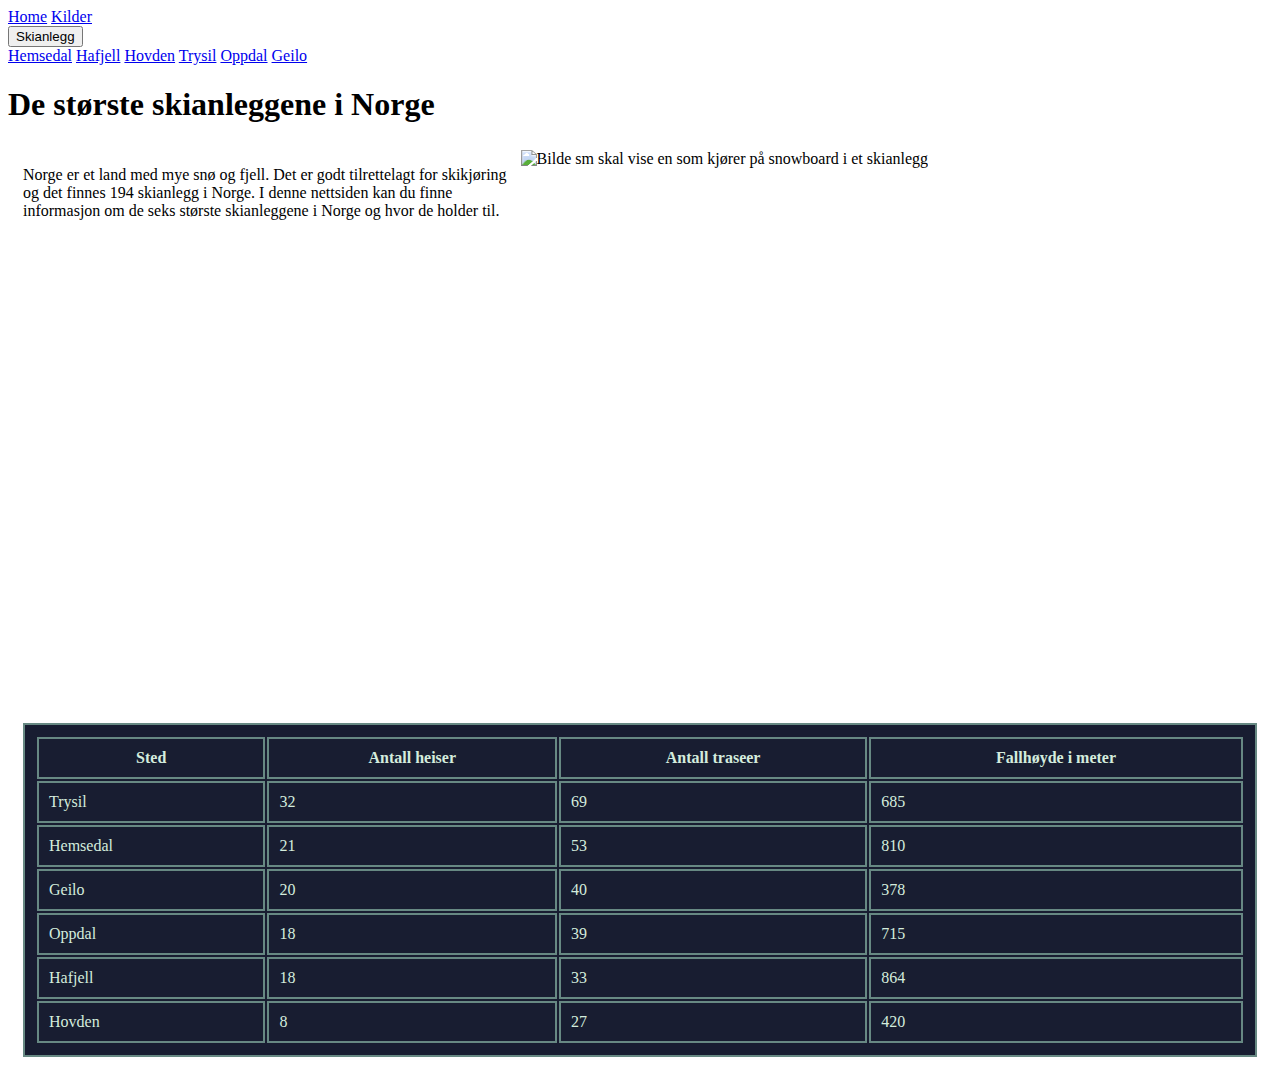
==== IT-prosjekt/html/index.html @ 72b8c025 "Add files via upload" ====
<!DOCTYPE html>
<html lang="en">
<head>
    <meta charset="UTF-8">
    <meta http-equiv="X-UA-Compatible" content="IE=edge">
    <meta name="viewport" content="width=device-width, initial-scale=1.0">
    <title>Største skianlegg i Norge</title>
    <link rel="stylesheet" href="/kap2/IT-prosjekt/stilark/style.css">
    
    <style>
      #container{
        display: grid;
        grid-template-columns: repeat(5,1fr);
        grid-template-rows: repeat(8,1fr);

        grid-template-areas: 
        "l l r r r"
        "l l r r r"
        "l l r r r"
        "l l r r r"
        "l l r r r"
        "b b b b b"
        "b b b b b"
        "b b b b b"
        ;
        margin: 10px;
         
      }

      #container > div{
        margin: 5px;
      }

      .right{
        grid-area: r;
      }

      .left{
        grid-area: l;
      }

      .bottom{
        grid-area: b;

        
      }

      img{
        width: 100%;
        height: 100%;
      }

      table{
        min-width: 100%;
        min-height: 100%;
        width: auto;
        height: auto;
        background-color: #181D31;
        color: #D4ECDD;
        border: #678983 solid 5px;
      }

      table, th, td{
        padding: 10px;
        border: 2px solid #678983;
      }
      
      @media(max-width: 1170px){
        #container{
          display: flex;
          flex-direction: column;
        }

        body{
          line-height: 200%;
        }
        table{
          font-size: 12px;
        }
      }

      
    </style>
</head>
<body>
  
  <div class="navigasjonsbar">
    <a href="index.html">Home</a>
    <a href="kilder.html" >Kilder</a>
    <div class="dropdown">
      <button class="dropbutton">Skianlegg </button>
      <div class="Skianlegg">
        <a href="Hemsedal.html">Hemsedal</a>
        <a href="Hafjell.html">Hafjell</a>
        <a href="Hovden.html">Hovden</a>
        <a href="Trysil.html">Trysil</a>
        <a href="Oppdal.html">Oppdal</a>
        <a href="Geilo.html">Geilo</a>
      </div>
    </div> 
  </div>
  
  <h1> De største skianleggene i Norge</h1>
   

    <div id="container">
    <div class="right">
        <img src="/kap2/IT-prosjekt/bilder/Skianlegg.jpg" alt="Bilde sm skal vise en som kjører på snowboard i et skianlegg">
    </div>
    <div class="left">
      <p>Norge er et land med mye snø og fjell. Det er godt tilrettelagt for skikjøring og det finnes 194 skianlegg i Norge. I denne nettsiden kan du finne informasjon om de seks største skianleggene i Norge og hvor de holder til.</p>
    </div>
    <div class="bottom">
      <table>
        <thead>
            <tr>
                <th>Sted</th> 
                <th>Antall heiser</th>
                <th>Antall traseer</th>
                <th>Fallhøyde i meter</th>
            </tr>
        </thead>

        <tbody>
            <tr>
                <td>Trysil</td>
                <td>32</td>
                <td>69</td>
                <td>685</td>
            </tr>
            <tr>
                <td>Hemsedal</td>
                <td>21</td>
                <td>53</td>
                <td>810</td>
            </tr>
            <tr>
               <td>Geilo</td> 
               <td>20</td>
               <td>40</td>
               <td>378</td>   
            </tr>
            <tr>
                <td>Oppdal</td>
                <td>18</td>
                <td>39</td>
                <td>715</td>
            </tr>
            <tr>
                <td>Hafjell</td>
                <td>18</td>
                <td>33</td>
                <td>864</td>
            </tr>
            <tr>
                <td>Hovden</td>
                <td>8</td>
                <td>27</td>
                <td>420</td>
            </tr>
           
        </tbody>
    </table>

    </div>
    <div>
</body>
</html>
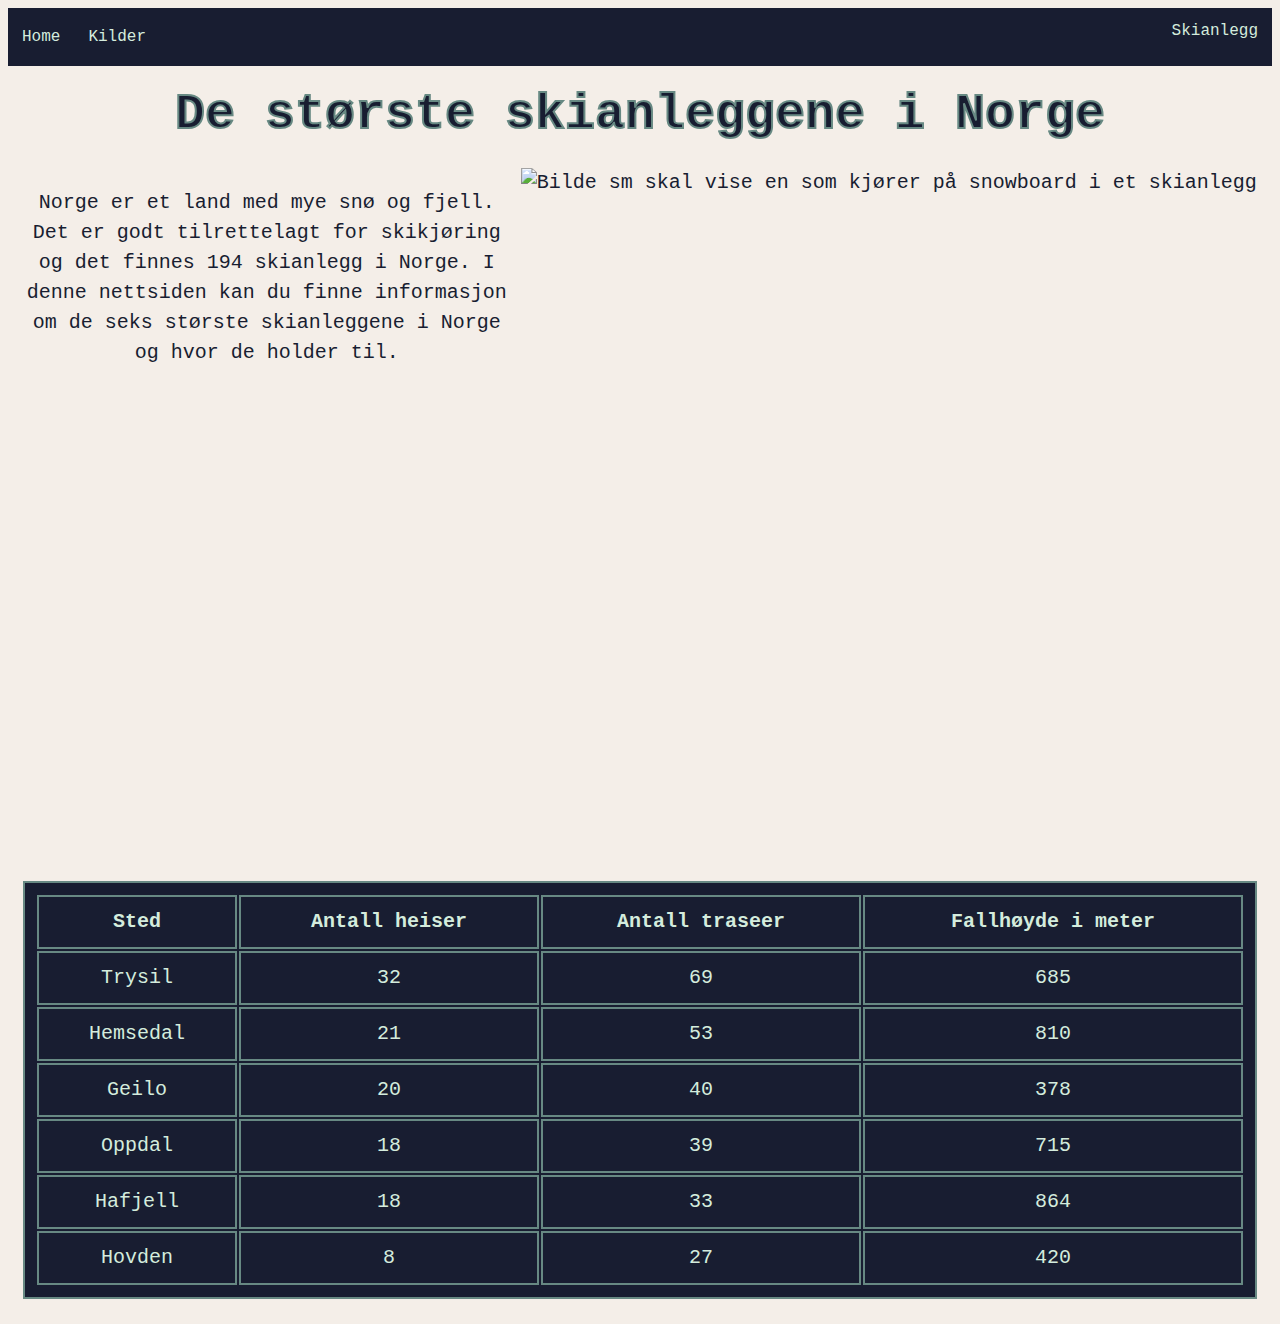
==== commit b1e3fd44: "Update index.html" ====
--- a/IT-prosjekt/html/index.html
+++ b/IT-prosjekt/html/index.html
@@ -5,7 +5,7 @@
     <meta http-equiv="X-UA-Compatible" content="IE=edge">
     <meta name="viewport" content="width=device-width, initial-scale=1.0">
     <title>Største skianlegg i Norge</title>
-    <link rel="stylesheet" href="/kap2/IT-prosjekt/stilark/style.css">
+    <link rel="stylesheet" href="../stilark/style.css">
     
     <style>
       #container{
@@ -165,4 +165,4 @@
     </div>
     <div>
 </body>
-</html>+</html>
--- a/IT-prosjekt/stilark/style.css
+++ b/IT-prosjekt/stilark/style.css
@@ -0,0 +1,83 @@
+
+body {
+    background-color: #F4EEE8;
+  font-family: monospace;
+  color: #181D31;
+  text-align: center;
+  line-height: 150%;
+  font-size: 20px;
+  
+}
+
+h1{
+  font-size: 50px;
+  text-align: center;
+  -webkit-text-stroke-width: 2px;
+  -webkit-text-stroke-color: #678983;
+}
+
+.navigasjonsbar {
+  overflow: hidden;
+  background-color: #181D31;
+  
+}
+
+.navigasjonsbar a {
+  float: left ;
+
+  font-size: 16px;
+  color: #D4ECDD;
+  text-align: center;
+  padding: 14px ;
+  text-decoration: none;
+}
+
+
+
+.dropdown {
+  float: right;
+  
+  overflow: hidden;
+}
+
+.dropdown .dropbutton {
+  font-size: 16px;  
+  border: none;
+  color: #D4ECDD;
+  padding: 14px ;
+  background-color: #181D31;
+  font-family: inherit;
+  
+}
+
+.navigasjonsbar a:hover, .dropdown:hover .dropbutton {
+  background-color:#678983;
+ 
+}
+
+.Skianlegg {
+  display: none;
+  position: absolute;
+  background-color: #181D31;
+  min-width: 160px;
+  
+ 
+}
+
+.Skianlegg a {
+  float: none;
+  color: #D4ECDD;
+  padding: 12px;
+  text-decoration: none;
+  display: block;
+  text-align: left;
+  
+}
+
+.Skianlegg a:hover {
+  background-color: #678983;
+}
+
+.dropdown:hover .Skianlegg {
+  display: block;
+}
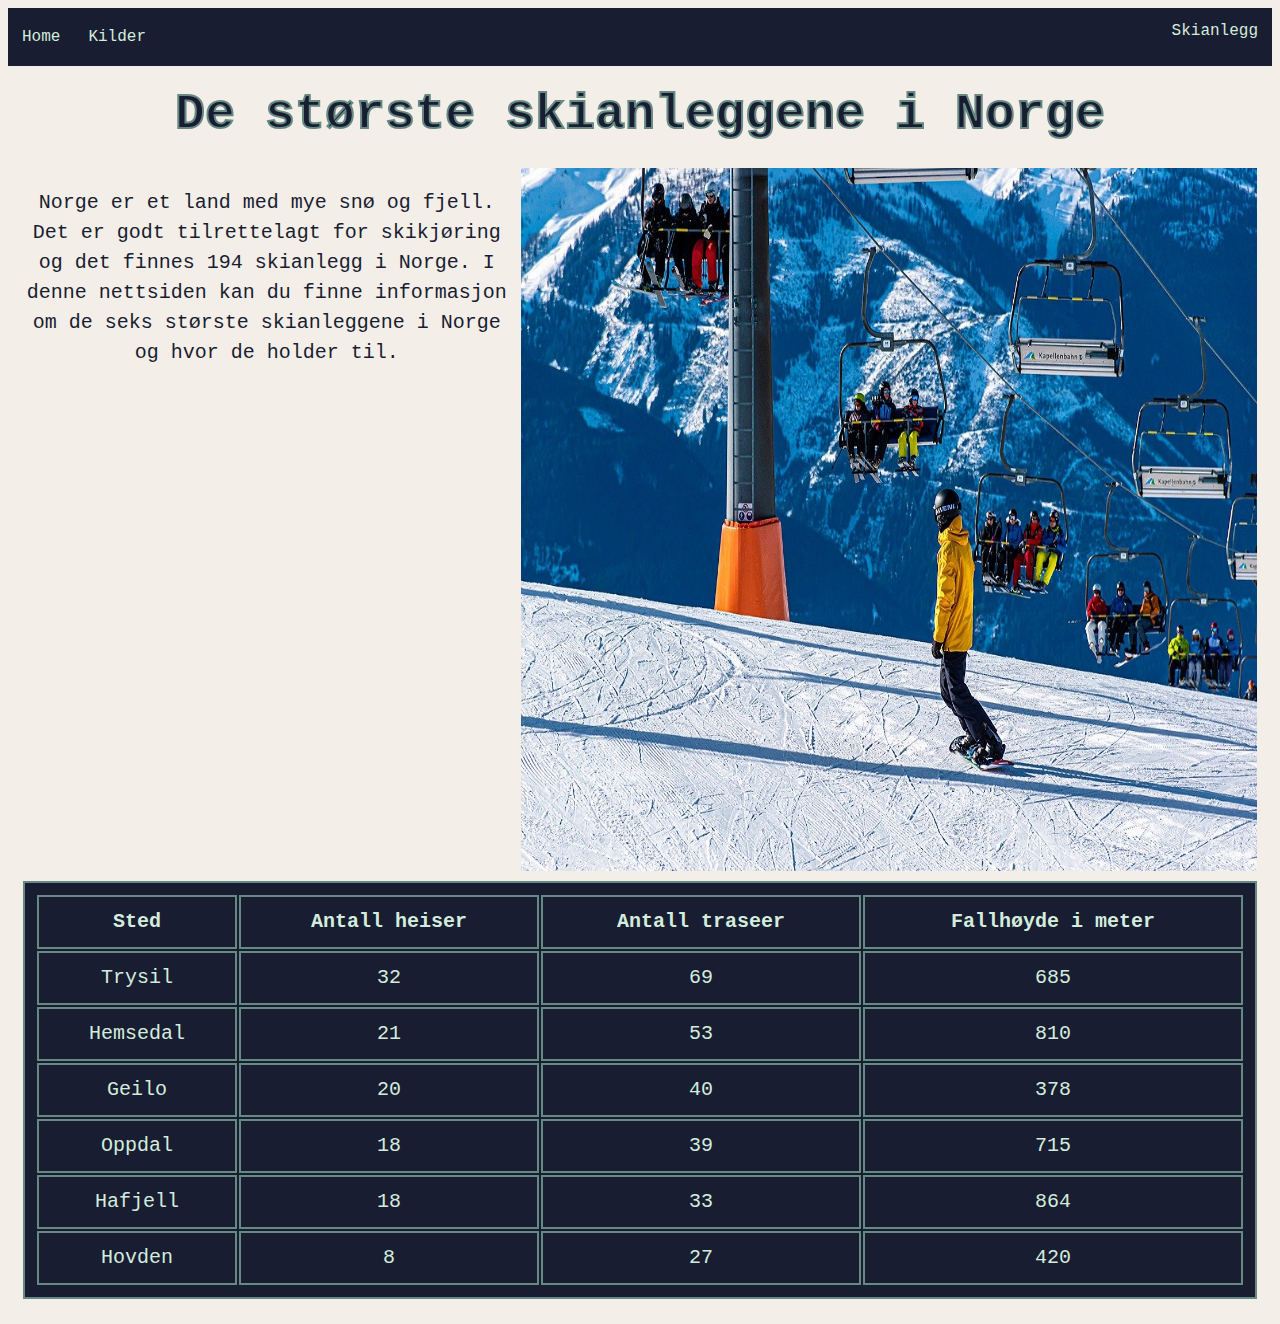
==== commit b3835a05: "Update index.html" ====
--- a/IT-prosjekt/html/index.html
+++ b/IT-prosjekt/html/index.html
@@ -105,7 +105,7 @@
 
     <div id="container">
     <div class="right">
-        <img src="/kap2/IT-prosjekt/bilder/Skianlegg.jpg" alt="Bilde sm skal vise en som kjører på snowboard i et skianlegg">
+        <img src="../bilder/Skianlegg.jpg" alt="Bilde som skal vise en som kjører på snowboard i et skianlegg">
     </div>
     <div class="left">
       <p>Norge er et land med mye snø og fjell. Det er godt tilrettelagt for skikjøring og det finnes 194 skianlegg i Norge. I denne nettsiden kan du finne informasjon om de seks største skianleggene i Norge og hvor de holder til.</p>
